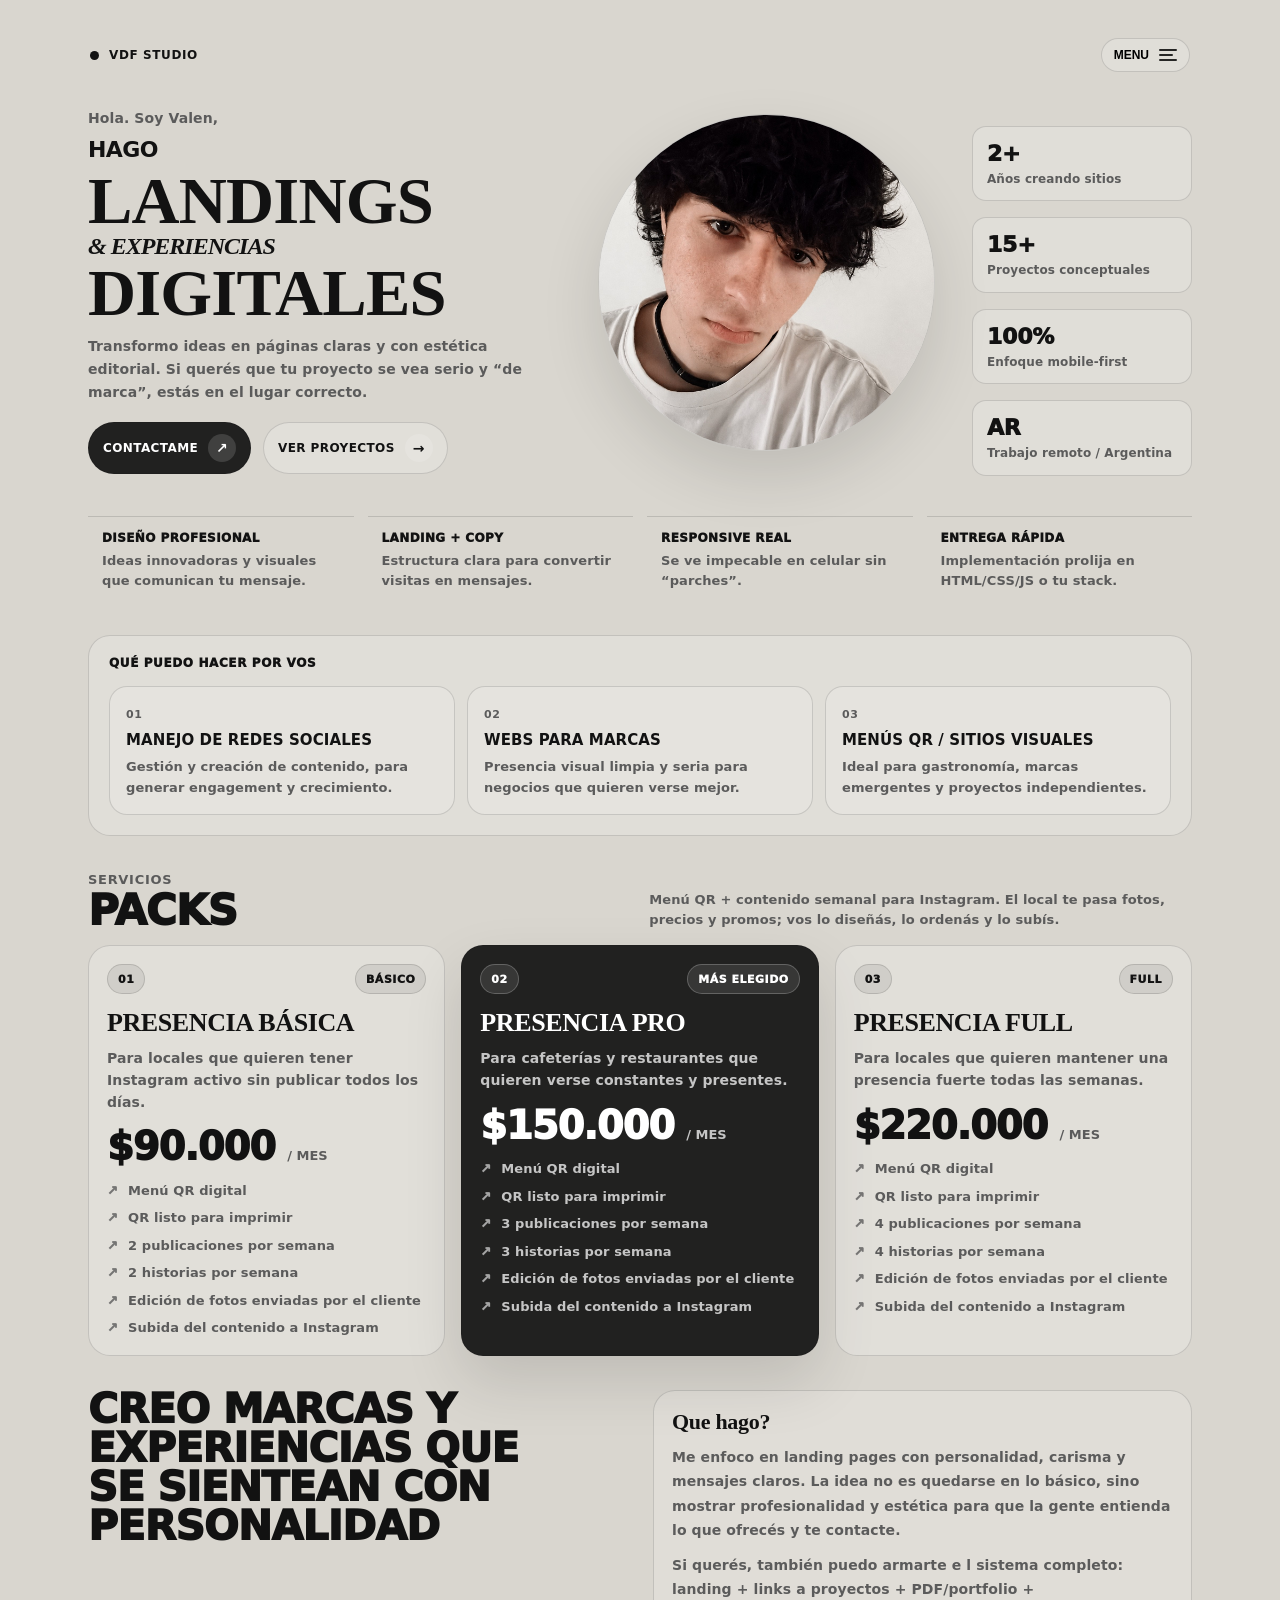
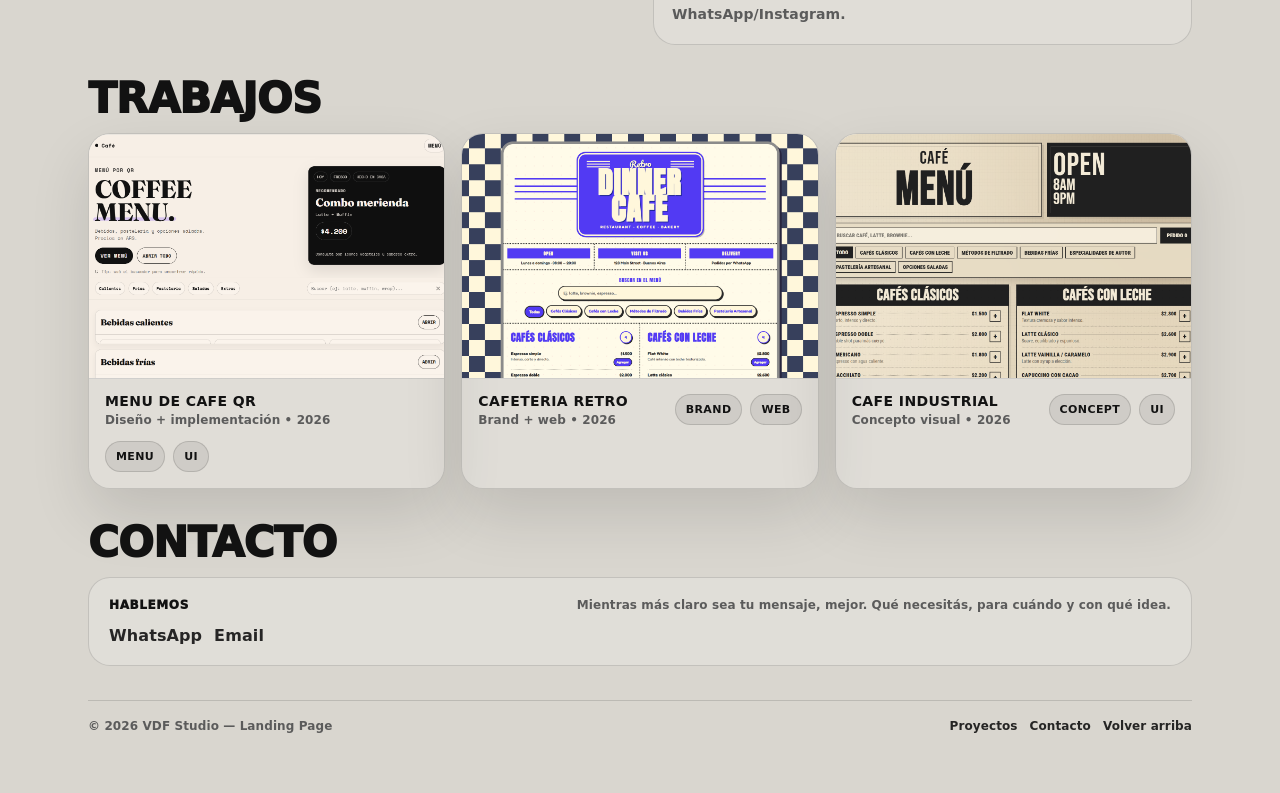
==== index.html @ a3aac370 "Primera version de DefraStudios" ====
<!DOCTYPE html>
<html lang="es">
<head>
  <meta charset="utf-8" />
  <meta name="viewport" content="width=device-width, initial-scale=1" />
  <title>Tu Valen — Portfolio</title>
  <link rel="stylesheet" href="styles.css" />
</head>

<body>
  <div class="wrap">
    <!-- TOP BAR -->
    <header class="topbar">
      <div class="brand">
        <span class="dot" aria-hidden="true"></span>
        <span>VDF Studio</span>
      </div>

      <button class="menu-btn" type="button" aria-label="Abrir menú">
        MENU
        <span class="hamb" aria-hidden="true">
          <span></span><span></span><span></span>
        </span>
      </button>
    </header>

    <!-- HERO -->
    <section class="hero">
      <div class="hero-left">
        <p class="kicker">Hola. Soy <strong>Valen</strong>,</p>

        <h1 class="headline">
          <span class="small">HAGO</span>
          <span class="big">LANDINGS</span>
          <span class="amp">&amp; EXPERIENCIAS</span>
          <span class="big">DIGITALES</span>
        </h1>

        <p class="lead">
          Transformo ideas en páginas claras y con estética editorial.
          Si querés que tu proyecto se vea serio y “de marca”, estás en el lugar correcto.
        </p>

        <div class="cta-row">
          <a class="btn" href="#contacto">
            Contactame <span class="arrow">↗</span>
          </a>
          <a class="btn btn-ghost" href="#portfolio">
            Ver proyectos <span class="arrow">→</span>
          </a>
        </div>
      </div>

      <!-- FOTO CIRCULAR (placeholder) -->
        <div class="hero-mid">
          <div class="portrait" role="img" aria-label="Foto de presentación (placeholder)">
            <img src="img/presentacion.jpeg   " alt="">
          </div>
        </div>

      <!-- STATS -->
      <aside class="hero-right" aria-label="Estadísticas">
        <div class="stat">
          <div class="num">2+</div>
          <div class="label">Años creando sitios</div>
        </div>
        <div class="stat">
          <div class="num">15+</div>
          <div class="label">Proyectos conceptuales</div>
        </div>
        <div class="stat">
          <div class="num">100%</div>
          <div class="label">Enfoque mobile-first</div>
        </div>
        <div class="stat">
          <div class="num">AR</div>
          <div class="label">Trabajo remoto / Argentina</div>
        </div>
      </aside>
    </section>

    <!-- SERVICES -->
    <section class="services" aria-label="Servicios">
      <div class="service">
        <h4>Diseño profesional</h4>
        <p>Ideas innovadoras y visuales que comunican tu mensaje.</p>
      </div>
      <div class="service">
        <h4>Landing + copy</h4>
        <p>Estructura clara para convertir visitas en mensajes.</p>
      </div>
      <div class="service">
        <h4>Responsive real</h4>
        <p>Se ve impecable en celular sin “parches”.</p>
      </div>
      <div class="service">
        <h4>Entrega rápida</h4>
        <p>Implementación prolija en HTML/CSS/JS o tu stack.</p>
      </div>
    </section>

    <!-- REEMPLAZO DE TRUSTED BY -->
    <section class="value-strip" aria-label="Lo que puedo hacer por vos">
      <div class="value-strip-top">
        <h3>QUÉ PUEDO HACER POR VOS</h3>
        
      </div>    

      <div class="value-grid">
        <div class="value-card">
          <span>01</span>
          <h4>Manejo de redes sociales</h4>
          <p>Gestión y creación de contenido, para generar engagement y crecimiento.</p>
        </div>
        <div class="value-card">
          <span>02</span>
          <h4>Webs para marcas</h4>
          <p>Presencia visual limpia y seria para negocios que quieren verse mejor.</p>
        </div>
        <div class="value-card">
          <span>03</span>
          <h4>Menús QR / sitios visuales</h4>
          <p>Ideal para gastronomía, marcas emergentes y proyectos independientes.</p>
        </div>
      </div>
    </section>


    <!-- PACKS / PRECIOS -->
    <section id="packs" class="section pricing" aria-label="Packs y precios">
      <div class="section-head pricing-head">
        <div>
          <p class="pack-kicker">Servicios</p>
          <h2>PACKS</h2>
        </div>
        <p>
          Menú QR + contenido semanal para Instagram. El local te pasa fotos, precios y promos;
          vos lo diseñás, lo ordenás y lo subís.
        </p>
      </div>

      <div class="pricing-grid">
        <article class="price-card">
          <div class="price-top">
            <span class="plan-number">01</span>
            <span class="plan-tag">Básico</span>
          </div>

          <h3>Presencia básica</h3>
          <p class="plan-desc">
            Para locales que quieren tener Instagram activo sin publicar todos los días.
          </p>

          <div class="price">
            $90.000 <span>/ mes</span>
          </div>

          <ul class="plan-list">
            <li>Menú QR digital</li>
            <li>QR listo para imprimir</li>
            <li>2 publicaciones por semana</li>
            <li>2 historias por semana</li>
            <li>Edición de fotos enviadas por el cliente</li>
            <li>Subida del contenido a Instagram</li>
          </ul>
        </article>

        <article class="price-card featured">
          <div class="price-top">
            <span class="plan-number">02</span>
            <span class="plan-tag">Más elegido</span>
          </div>

          <h3>Presencia pro</h3>
          <p class="plan-desc">
            Para cafeterías y restaurantes que quieren verse constantes y presentes.
          </p>

          <div class="price">
            $150.000 <span>/ mes</span>
          </div>

          <ul class="plan-list">
            <li>Menú QR digital</li>
            <li>QR listo para imprimir</li>
            <li>3 publicaciones por semana</li>
            <li>3 historias por semana</li>
            <li>Edición de fotos enviadas por el cliente</li>
            <li>Subida del contenido a Instagram</li>
          </ul>
        </article>

        <article class="price-card">
          <div class="price-top">
            <span class="plan-number">03</span>
            <span class="plan-tag">Full</span>
          </div>

          <h3>Presencia full</h3>
          <p class="plan-desc">
            Para locales que quieren mantener una presencia fuerte todas las semanas.
          </p>

          <div class="price">
            $220.000 <span>/ mes</span>
          </div>

          <ul class="plan-list">
            <li>Menú QR digital</li>
            <li>QR listo para imprimir</li>
            <li>4 publicaciones por semana</li>
            <li>4 historias por semana</li>
            <li>Edición de fotos enviadas por el cliente</li>
            <li>Subida del contenido a Instagram</li>
          </ul>
        </article>
      </div>

      
    </section>

    <!-- ABOUT -->
    <section class="about" aria-label="Sobre mí">
      <h2>
        CREO MARCAS Y EXPERIENCIAS QUE SE SIENTEAN CON PERSONALIDAD
      </h2>

      <div class="copy">
        <h3>Que hago?</h3>
        <p>
          Me enfoco en landing pages con personalidad, carisma y mensajes claros.
          La idea no es quedarse en lo básico, sino mostrar profesionalidad y estética para que la gente entienda lo que ofrecés y te contacte.
        </p>
        <p>
          Si querés, también puedo armarte e l sistema completo: landing + links a proyectos + PDF/portfolio + WhatsApp/Instagram.
        </p>
      </div>
    </section>

    <!-- PORTFOLIO -->
    <section id="portfolio" class="section" aria-label="Portfolio">
      <div class="section-head">
        <h2>TRABAJOS</h2>
       
      </div>

      <div class="portfolio-grid">
        <article class="project">
          <a class="project-link" 
            href="proyectos/MenuCafeteria/index.html" 
            target="_blank"
            aria-label="Ver proyecto Menú Café">
            <div class="project-media">
              <img src="img/MenuCafe.png" alt="Vista previa del proyecto Menú Café">
              <span class="project-overlay">Ver sitio ↗</span>
            </div>
          </a>

          <div class="project-body">
            <div class="project-title">
              <strong>Menu de cafe QR</strong>
              <span>Diseño + implementación • 2026</span>
            </div>
            <div class="tags" aria-label="Etiquetas">
              <span class="tag">Menu</span>
              <span class="tag">UI</span>
            </div>
          </div>
        </article>

        <article class="project">
          <a 
            class="project-link" 
            href="proyectos/DinnerCoffe/index.html"
            target="_blank"
            aria-label="Ver proyecto Menú Café"
          >
            <div class="project-media">
              <img src="img/MenuAzul.png" alt="Vista previa del proyecto Menú Café">
              <span class="project-overlay">Ver sitio ↗</span>
            </div>
          </a>

          <div class="project-body">
            <div class="project-title">
              <strong>Cafeteria retro</strong>
              <span>Brand + web • 2026</span>
            </div>
            <div class="tags" aria-label="Etiquetas">
              <span class="tag">Brand</span>
              <span class="tag">Web</span>
            </div>
          </div>
        </article>

        <article class="project">
          <a 
            class="project-link" 
            href="proyectos/MenuIndustrial/index.html" 
            target="_blank"
            aria-label="Ver proyecto Menú Café"
          >
            <div class="project-media">
              <img src="img/MenuIndutrial.png" alt="Vista previa del proyecto Menú Café">
              <span class="project-overlay">Ver sitio ↗</span>
            </div>
          </a>

          <div class="project-body">
            <div class="project-title">
              <strong>Cafe industrial</strong>
              <span>Concepto visual • 2026</span>
            </div>
            <div class="tags" aria-label="Etiquetas">
              <span class="tag">Concept</span>
              <span class="tag">UI</span>
            </div>
          </div>
        </article>
      </div>
    </section>

    <!-- CONTACT -->
    <section id="contacto" class="section" aria-label="Contacto">
      <div class="section-head">
        <h2>CONTACTO</h2>
      </div>

      <div class="contact-box">
        <div class="contact-top">
          <h3>HABLEMOS</h3>
          <p class="note">Mientras más claro sea tu mensaje, mejor. Qué necesitás, para cuándo y con qué idea.</p>
        </div>

        <div class="links" style="margin-top:14px">
          <a 
            href="https://wa.me/5491158523481?text=Hola%20Valen,%20vi%20tu%20landing%20y%20quiero%20consultarte%20por%20una%20web."
            target="_blank" 
            aria-label="WhatsApp">WhatsApp</a>
          <a href="https://mail.google.com/mail/?view=cm&to=defrancescovalen@gmail.com" aria-label="Email">Email</a>
        </div>
      </div>
    </section>

    <footer>
      <div>© <span id="y"></span> VDF Studio — Landing Page</div>
      <div class="links">
        <a href="#portfolio">Proyectos</a>
        <a href="#contacto">Contacto</a>
        <a href="#">Volver arriba</a>
      </div>
    </footer>
  </div>

  <script>
    document.getElementById("y").textContent = new Date().getFullYear();
  </script>
</body>
</html>
---- styles.css ----
:root{
  --bg: #d9d6cf;
  --panel: #e7e3dc;
  --ink: #121212;
  --muted: #5b5b5b;
  --line: rgba(18,18,18,.14);
  --pill: rgba(18,18,18,.08);
  --shadow: 0 26px 60px rgba(0,0,0,.12);

  --r-lg: 22px;
  --r-md: 14px;

  --serif: ui-serif, Georgia, "Times New Roman", Times, serif;
  --sans: ui-sans-serif, system-ui, -apple-system, Segoe UI, Roboto, Arial, "Helvetica Neue", Helvetica, sans-serif;
}

*{
  box-sizing: border-box;
}

html, body{
  height: 100%;
}

body{
  margin: 0;
  background: var(--bg);
  color: var(--ink);
  font-family: var(--sans);
  letter-spacing: .1px;
}

.wrap{
  max-width: 1140px;
  margin: 0 auto;
  padding: 26px 18px 60px;
}

/* TOP BAR */
.topbar{
  display:flex;
  align-items:center;
  justify-content:space-between;
  gap:16px;
  padding: 12px 2px 18px;
}

.brand{
  display:flex;
  align-items:center;
  gap:10px;
  font-weight: 800;
  letter-spacing:.6px;
  text-transform: uppercase;
  font-size: 12px;
}

.dot{
  width: 9px;
  height: 9px;
  border-radius: 50%;
  background: var(--ink);
  display:inline-block;
}

.menu-btn{
  border: 1px solid var(--line);
  background: rgba(255,255,255,.20);
  padding: 9px 12px;
  border-radius: 999px;
  display:flex;
  align-items:center;
  gap:10px;
  font-weight:700;
  font-size:12px;
  cursor:pointer;
  transition: transform .12s ease;
}

.menu-btn:active{
  transform: scale(.98);
}

.hamb{
  width: 18px;
  height: 12px;
  position: relative;
}

.hamb span{
  position:absolute;
  left:0;
  right:0;
  height:2px;
  background: var(--ink);
  border-radius: 99px;
  opacity:.9;
}

.hamb span:nth-child(1){ top:0; }
.hamb span:nth-child(2){ top:5px; width: 75%; }
.hamb span:nth-child(3){ bottom:0; }

/* HERO */
.hero{
  display:grid;
  grid-template-columns: 1.15fr .8fr .55fr;
  gap: 26px;
  align-items: start;
  padding: 14px 0 6px;
}

.hero-left{
  padding-right: 8px;
}

.kicker{
  font-size: 14px;
  color: var(--muted);
  margin: 6px 0 14px;
  font-weight: 700;
}

.headline{
  font-family: var(--serif);
  line-height: .92;
  letter-spacing: -.8px;
  margin: 0 0 12px;
}

.headline .small{
  display:block;
  font-family: var(--sans);
  font-weight: 800;
  letter-spacing: -.6px;
  font-size: clamp(18px, 2vw, 22px);
  margin-bottom: 10px;
}

.headline .big{
  display:block;
  font-weight: 900;
  font-size: clamp(42px, 5.2vw, 70px);
  text-transform: uppercase;
}

.headline .amp{
  font-style: italic;
  font-weight: 700;
  text-transform:none;
  letter-spacing: -1px;
  display:inline-block;
  margin: 4px 0;
}

.lead{
  color: var(--muted);
  max-width: 52ch;
  margin: 10px 0 18px;
  font-size: 14px;
  line-height: 1.65;
  font-weight: 600;
}

.cta-row{
  display:flex;
  align-items:center;
  gap: 12px;
  flex-wrap: wrap;
  margin-top: 6px;
}

.btn{
  display:inline-flex;
  align-items:center;
  gap:10px;
  border-radius: 999px;
  padding: 11px 14px;
  border: 1px solid var(--line);
  background: rgba(18,18,18,.92);
  color: #fff;
  font-weight: 800;
  font-size: 12px;
  letter-spacing:.4px;
  text-transform: uppercase;
  cursor:pointer;
  text-decoration:none;
}

.btn .arrow{
  width: 28px;
  height: 28px;
  border-radius: 999px;
  background: rgba(255,255,255,.14);
  display:grid;
  place-items:center;
  font-size: 14px;
}

.btn-ghost{
  background: rgba(255,255,255,.22);
  color: var(--ink);
  font-weight: 800;
}

/* FOTO HERO */
.hero-mid{
  display:grid;
  place-items:center;
  padding-top: 10px;
}

.portrait{
  width: min(360px, 100%);
  aspect-ratio: 1 / 1;
  border-radius: 999px;
  background: linear-gradient(135deg, rgba(255,255,255,.55), rgba(255,255,255,.15));
  border: 1px solid var(--line);
  box-shadow: var(--shadow);
  overflow:hidden;
  position:relative;
}

.portrait .ph{
  position:absolute;
  inset:0;
  display:grid;
  place-items:center;
  text-align:center;
  padding: 18px;
  color: rgba(18,18,18,.70);
  font-weight: 900;
  letter-spacing:.6px;
  text-transform: uppercase;
  font-size: 12px;
}

/* STATS */
.hero-right{
  padding-top: 22px;
  display:flex;
  flex-direction: column;
  gap: 16px;
  justify-self: end;
  width: 100%;
  max-width: 220px;
}

.stat{
  padding: 14px 14px;
  border: 1px solid var(--line);
  background: rgba(255,255,255,.20);
  border-radius: var(--r-md);
}

.stat .num{
  font-weight: 950;
  font-size: 22px;
  letter-spacing: -.2px;
}

.stat .label{
  margin-top: 6px;
  color: var(--muted);
  font-weight: 800;
  font-size: 12px;
  line-height: 1.2;
}

/* SERVICES */
.services{
  margin-top: 18px;
  padding: 16px 0 10px;
  display:grid;
  grid-template-columns: repeat(4, 1fr);
  gap: 14px;
}

.service{
  padding: 14px 14px;
  border-top: 1px solid var(--line);
}

.service h4{
  margin: 0 0 6px;
  font-size: 12px;
  letter-spacing:.4px;
  text-transform: uppercase;
  font-weight: 950;
}

.service p{
  margin: 0;
  color: var(--muted);
  font-size: 13px;
  line-height: 1.55;
  font-weight: 600;
}

/* REEMPLAZO TRUSTED BY */
.value-strip{
  margin-top: 20px;
  padding: 20px;
  border: 1px solid var(--line);
  background: rgba(255,255,255,.20);
  border-radius: var(--r-lg);
}

.value-strip-top{
  display:flex;
  align-items: baseline;
  justify-content: space-between;
  gap: 16px;
  flex-wrap: wrap;
}

.value-strip h3{
  margin:0;
  font-size: 12px;
  font-weight: 950;
  letter-spacing:.6px;
  text-transform: uppercase;
}

.note{
  margin:0;
  color: var(--muted);
  font-weight: 700;
  font-size: 12px;
}

.value-grid{
  margin-top: 16px;
  display:grid;
  grid-template-columns: repeat(3, 1fr);
  gap: 12px;
}

.value-card{
  border: 1px solid var(--line);
  background: rgba(255,255,255,.16);
  border-radius: 18px;
  padding: 16px;
}

.value-card span{
  display:inline-block;
  margin-bottom: 10px;
  font-size: 11px;
  font-weight: 900;
  letter-spacing: .5px;
  color: var(--muted);
}

.value-card h4{
  margin: 0 0 8px;
  font-size: 15px;
  line-height: 1.2;
  text-transform: uppercase;
}

.value-card p{
  margin: 0;
  color: var(--muted);
  font-size: 13px;
  line-height: 1.6;
  font-weight: 600;
}



/* PACKS / PRECIOS */
.pricing{
  margin-top: 34px;
}

.pack-kicker{
  margin: 0 0 8px;
  color: var(--muted);
  font-size: 12px;
  font-weight: 950;
  letter-spacing: .7px;
  text-transform: uppercase;
}

.pricing-head{
  align-items: end;
}

.pricing-grid{
  display:grid;
  grid-template-columns: repeat(3, 1fr);
  gap: 16px;
}

.price-card{
  min-height: 100%;
  padding: 18px;
  border: 1px solid var(--line);
  background: rgba(255,255,255,.22);
  border-radius: var(--r-lg);
  display:flex;
  flex-direction: column;
  gap: 12px;
  position: relative;
  overflow: hidden;
}

.price-card.featured{
  background: rgba(18,18,18,.92);
  color: #fff;
  box-shadow: var(--shadow);
}

.price-card.featured .plan-desc,
.price-card.featured .plan-list,
.price-card.featured .price span{
  color: rgba(255,255,255,.74);
}

.price-card.featured .plan-tag,
.price-card.featured .plan-number{
  border-color: rgba(255,255,255,.22);
  background: rgba(255,255,255,.10);
  color: #fff;
}

.price-top{
  display:flex;
  align-items:center;
  justify-content: space-between;
  gap: 12px;
}

.plan-number,
.plan-tag{
  display:inline-flex;
  align-items:center;
  justify-content:center;
  min-height: 30px;
  padding: 7px 10px;
  border-radius: 999px;
  border: 1px solid var(--line);
  background: var(--pill);
  color: var(--ink);
  font-size: 11px;
  font-weight: 950;
  letter-spacing: .5px;
  text-transform: uppercase;
}

.price-card h3{
  margin: 4px 0 0;
  font-family: var(--serif);
  font-size: 26px;
  line-height: 1;
  letter-spacing: -.4px;
  text-transform: uppercase;
}

.plan-desc{
  margin: 0;
  color: var(--muted);
  font-weight: 650;
  font-size: 14px;
  line-height: 1.55;
}

.price{
  margin-top: 4px;
  font-size: clamp(30px, 3vw, 42px);
  font-weight: 950;
  letter-spacing: -1px;
  line-height: .95;
}

.price span{
  font-size: 13px;
  letter-spacing: 0;
  color: var(--muted);
  font-weight: 850;
  text-transform: uppercase;
}

.plan-list{
  margin: 4px 0 0;
  padding: 0;
  list-style: none;
  color: var(--muted);
  display:grid;
  gap: 10px;
  font-size: 13px;
  line-height: 1.35;
  font-weight: 700;
}

.plan-list li{
  display:flex;
  gap: 10px;
  align-items: flex-start;
}

.plan-list li::before{
  content: "↗";
  flex: 0 0 auto;
  font-weight: 950;
  color: currentColor;
  opacity: .8;
}

.pricing-note{
  margin: 12px 0 0;
  color: var(--muted);
  font-weight: 700;
  font-size: 12px;
  line-height: 1.55;
}

/* ABOUT */
.about{
  margin-top: 34px;
  display:grid;
  grid-template-columns: 1fr 1fr;
  gap: 26px;
  align-items: start;
}

.about h2{
  margin:0;
  font-size: clamp(28px, 3.2vw, 44px);
  line-height: .95;
  letter-spacing:-.8px;
  text-transform: uppercase;
  font-weight: 950;
  max-width: 16ch;
}

.about .copy{
  background: rgba(255,255,255,.18);
  border: 1px solid var(--line);
  border-radius: var(--r-lg);
  padding: 18px 18px;
}

.about .copy h3{
  margin:0 0 10px;
  font-family: var(--serif);
  font-size: 22px;
  letter-spacing:-.3px;
}

.about .copy p{
  margin: 0 0 10px;
  color: var(--muted);
  font-weight: 650;
  line-height: 1.75;
  font-size: 14px;
}

.about .copy p:last-child{
  margin-bottom: 0;
}

/* SECCIONES */
.section{
  margin-top: 34px;
}

.section-head{
  display:flex;
  justify-content: space-between;
  align-items: end;
  gap: 16px;
  flex-wrap: wrap;
  margin-bottom: 14px;
}

.section-head h2{
  margin: 0;
  font-size: 42px;
  line-height: .95;
  letter-spacing:-.8px;
  text-transform: uppercase;
  font-weight: 950;
}

.section-head p{
  margin: 0;
  max-width: 60ch;
  color: var(--muted);
  font-weight: 650;
  line-height: 1.6;
  font-size: 13px;
}

/* PORTFOLIO */
.portfolio-grid{
  display:grid;
  grid-template-columns: repeat(3, 1fr);
  gap: 16px;
}

.project{
  border: 1px solid var(--line);
  background: rgba(255,255,255,.18);
  border-radius: var(--r-lg);
  overflow:hidden;
  box-shadow: var(--shadow);
}

.project-media{
  aspect-ratio: 16 / 11;
  background: linear-gradient(135deg, rgba(255,255,255,.55), rgba(255,255,255,.10));
  border-bottom: 1px solid var(--line);
  position: relative;
}

.project-media .ph{
  position:absolute;
  inset:0;
  display:grid;
  place-items:center;
  text-align:center;
  padding: 18px;
  color: rgba(18,18,18,.65);
  font-weight: 950;
  letter-spacing:.6px;
  text-transform: uppercase;
  font-size: 12px;
}
.project-link{
  display: block;
  color: inherit;
  text-decoration: none;
}

.project-media{
  aspect-ratio: 16 / 11;
  background: linear-gradient(135deg, rgba(255,255,255,.55), rgba(255,255,255,.10));
  border-bottom: 1px solid var(--line);
  position: relative;
  overflow: hidden;
}

.project-media img{
  width: 100%;
  height: 100%;
  object-fit: cover;
  display: block;
  transition: transform .45s ease;
}

.project:hover .project-media img{
  transform: scale(1.08);
}

.project-overlay{
  position: absolute;
  right: 12px;
  bottom: 12px;
  padding: 9px 11px;
  border-radius: 999px;
  background: rgba(18,18,18,.82);
  color: #fff;
  font-size: 11px;
  font-weight: 900;
  letter-spacing: .4px;
  text-transform: uppercase;
  opacity: 0;
  transform: translateY(8px);
  transition: opacity .25s ease, transform .25s ease;
}

.project:hover .project-overlay{
  opacity: 1;
  transform: translateY(0);
}

.project-body{
  padding: 14px 16px 16px;
  display:flex;
  justify-content: space-between;
  gap: 14px;
  flex-wrap: wrap;
  align-items: center;
}

.project-title{
  display:flex;
  flex-direction: column;
  gap: 4px;
}

.project-title strong{
  font-size: 14px;
  letter-spacing:.4px;
  text-transform: uppercase;
}

.project-title span{
  font-size: 12px;
  color: var(--muted);
  font-weight: 700;
}

.tags{
  display:flex;
  gap: 8px;
  flex-wrap: wrap;
  justify-content: flex-end;
}

.tag{
  padding: 8px 10px;
  border-radius: 999px;
  border: 1px solid var(--line);
  background: var(--pill);
  font-weight: 900;
  font-size: 11px;
  letter-spacing:.4px;
  text-transform: uppercase;
}

/* CONTACTO */
.contact-box{
  margin-top: 0;
  padding: 20px;
  border: 1px solid var(--line);
  background: rgba(255,255,255,.20);
  border-radius: var(--r-lg);
}

.contact-top{
  display:flex;
  align-items: baseline;
  justify-content: space-between;
  gap: 16px;
  flex-wrap: wrap;
}

.contact-top h3{
  margin:0;
  font-size: 12px;
  font-weight: 950;
  letter-spacing:.6px;
  text-transform: uppercase;
}

/* FOOTER */
footer{
  margin-top: 34px;
  padding-top: 18px;
  border-top: 1px solid var(--line);
  display:flex;
  justify-content: space-between;
  gap: 12px;
  flex-wrap: wrap;
  color: var(--muted);
  font-weight: 650;
  font-size: 12px;
}

.links{
  display:flex;
  gap: 12px;
  flex-wrap: wrap;
}

.links a{
  color: var(--ink);
  text-decoration: none;
  font-weight: 850;
  opacity:.9;
}

.links a:hover{
  text-decoration: underline;
}

/* RESPONSIVE */
@media (max-width: 980px){
  .hero{
    grid-template-columns: 1fr;
    gap: 18px;
  }

  .hero-right{
    max-width: none;
    flex-direction: row;
    flex-wrap: wrap;
    justify-self: start;
    padding-top: 0;
  }

  .stat{
    flex: 1;
    min-width: 160px;
  }

  .services{
    grid-template-columns: repeat(2, 1fr);
  }

  .value-grid{
    grid-template-columns: 1fr;
  }

  .pricing-grid{
    grid-template-columns: 1fr;
  }

  .about{
    grid-template-columns: 1fr;
  }

  .about h2{
    max-width: none;
  }

  .portfolio-grid{
    grid-template-columns: 1fr 1fr;
  }
}

@media (max-width: 640px){
  .services{
    grid-template-columns: 1fr;
  }

  .section-head h2{
    font-size: 34px;
  }

  .headline .big{
    font-size: 48px;
  }

  .portrait{
    width: 92%;
  }

  .portfolio-grid{
    grid-template-columns: 1fr;
  }
}

.portrait img{
  width: 100%;
  height: 100%;
  object-fit: cover;
  object-position: center;
}
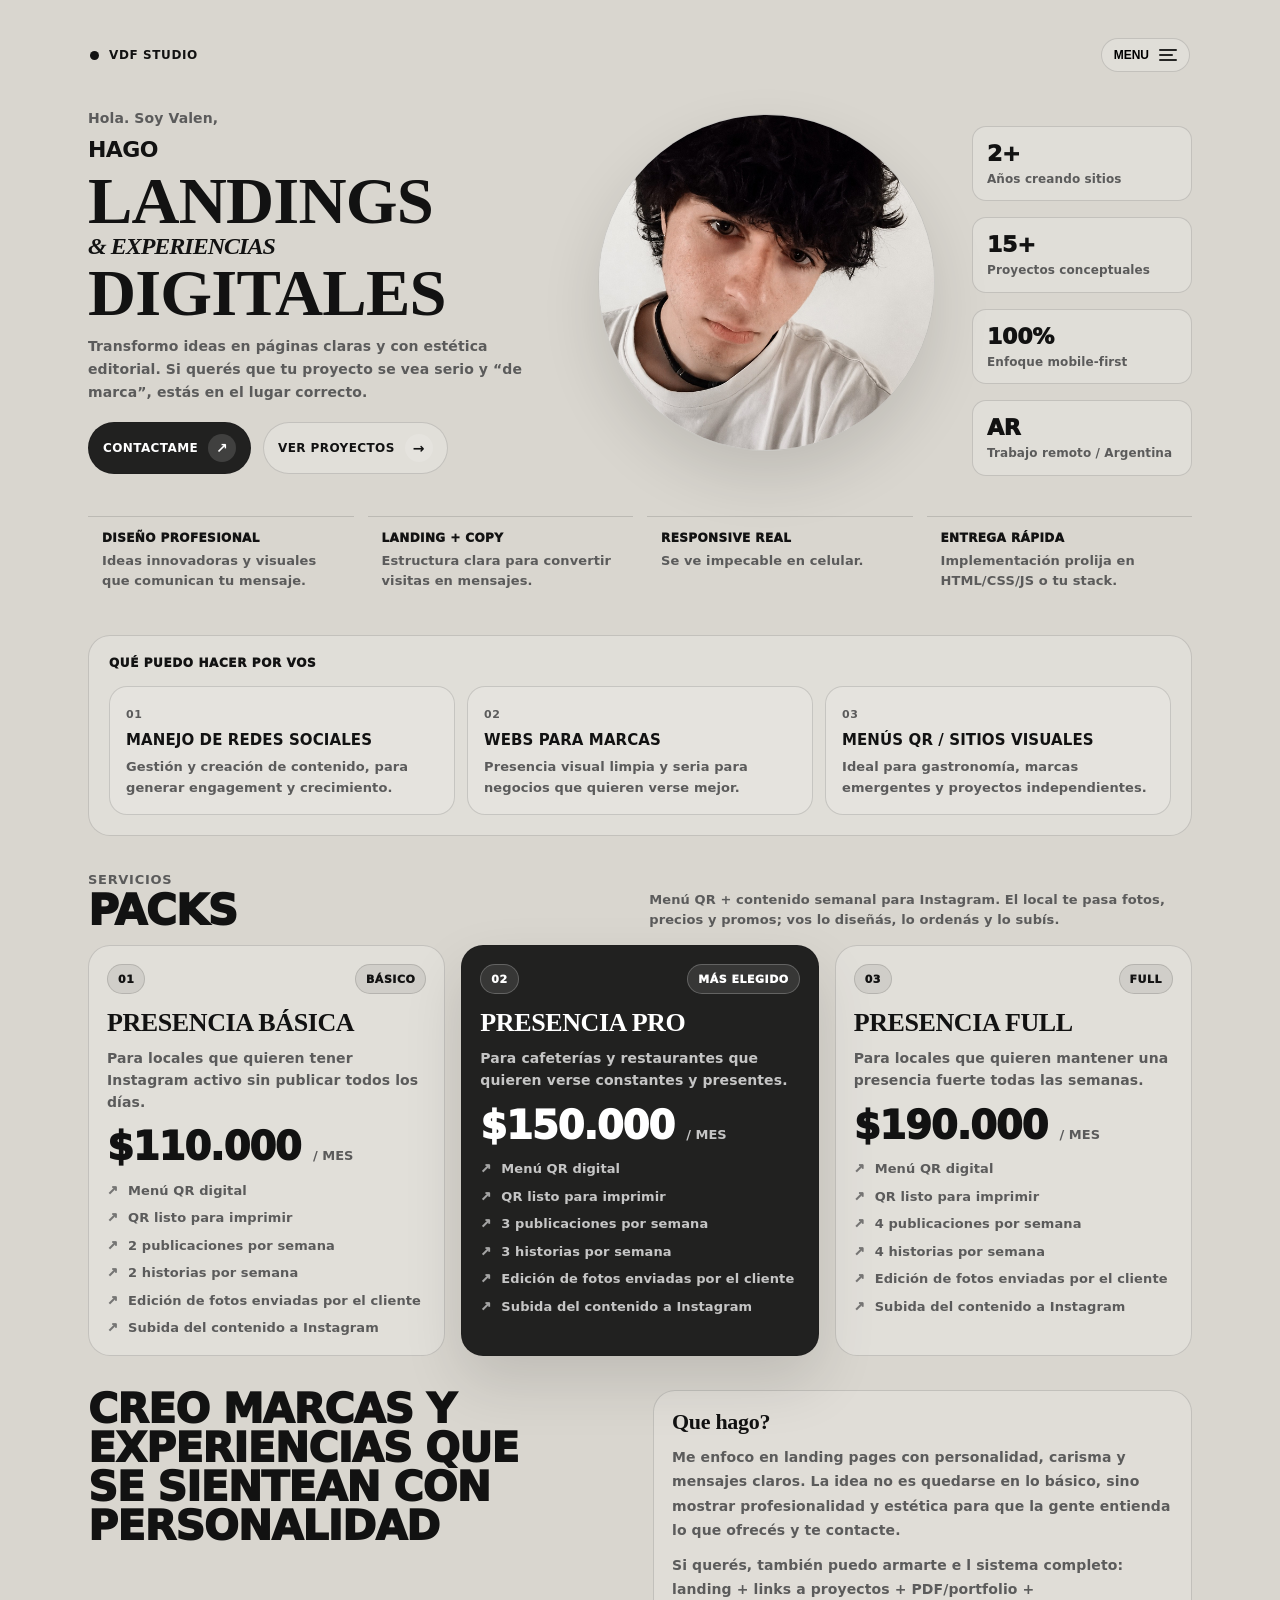
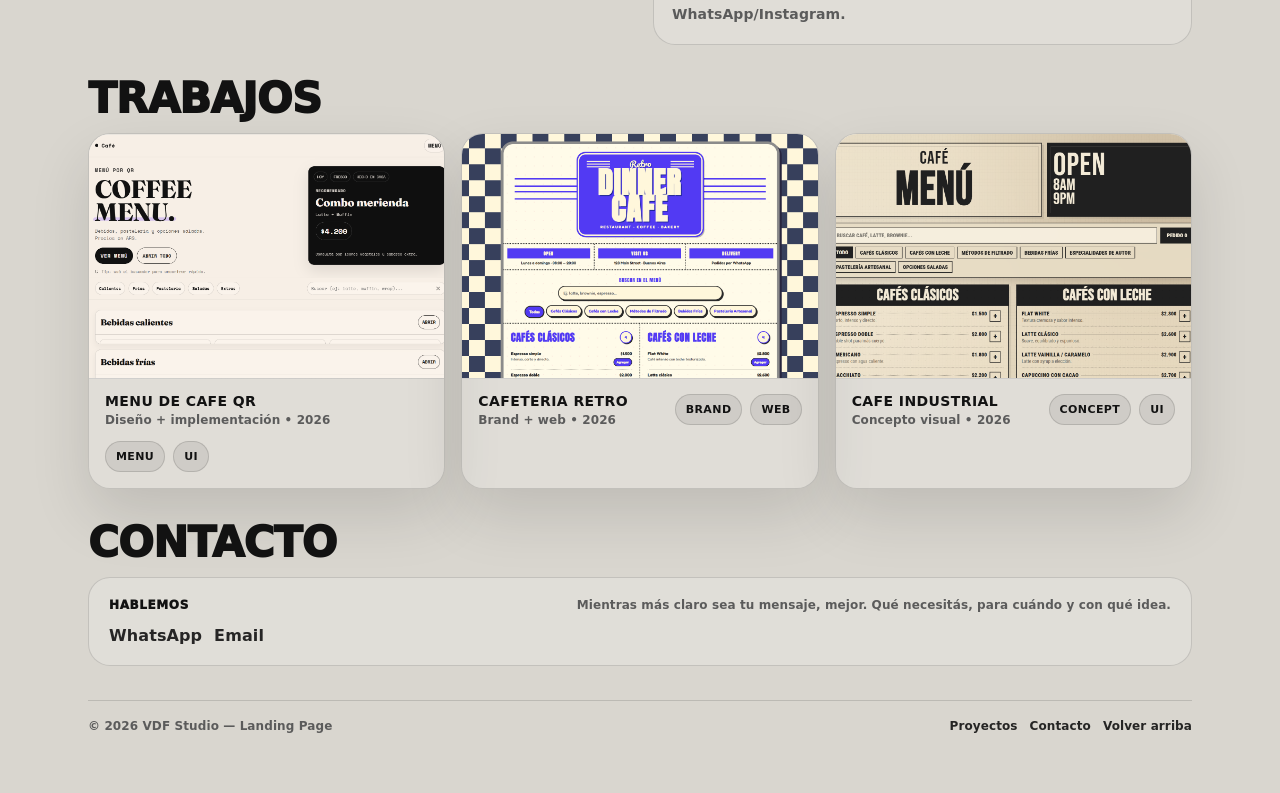
==== commit 55841bc8: "modificacion de precios" ====
--- a/index.html
+++ b/index.html
@@ -91,7 +91,7 @@
       </div>
       <div class="service">
         <h4>Responsive real</h4>
-        <p>Se ve impecable en celular sin “parches”.</p>
+        <p>Se ve impecable en celular.</p>
       </div>
       <div class="service">
         <h4>Entrega rápida</h4>
@@ -152,7 +152,7 @@
           </p>
 
           <div class="price">
-            $90.000 <span>/ mes</span>
+            $110.000 <span>/ mes</span>
           </div>
 
           <ul class="plan-list">
@@ -202,7 +202,7 @@
           </p>
 
           <div class="price">
-            $220.000 <span>/ mes</span>
+            $190.000 <span>/ mes</span>
           </div>
 
           <ul class="plan-list">
@@ -247,7 +247,7 @@
       <div class="portfolio-grid">
         <article class="project">
           <a class="project-link" 
-            href="proyectos/MenuCafeteria/index.html" 
+            href="proyectos/MenuCafeteria/" 
             target="_blank"
             aria-label="Ver proyecto Menú Café">
             <div class="project-media">
@@ -271,7 +271,7 @@
         <article class="project">
           <a 
             class="project-link" 
-            href="proyectos/DinnerCoffe/index.html"
+            href="proyectos/DinnerCoffee/"
             target="_blank"
             aria-label="Ver proyecto Menú Café"
           >
@@ -296,7 +296,7 @@
         <article class="project">
           <a 
             class="project-link" 
-            href="proyectos/MenuIndustrial/index.html" 
+            href="proyectos/MenuIndustrial/" 
             target="_blank"
             aria-label="Ver proyecto Menú Café"
           >
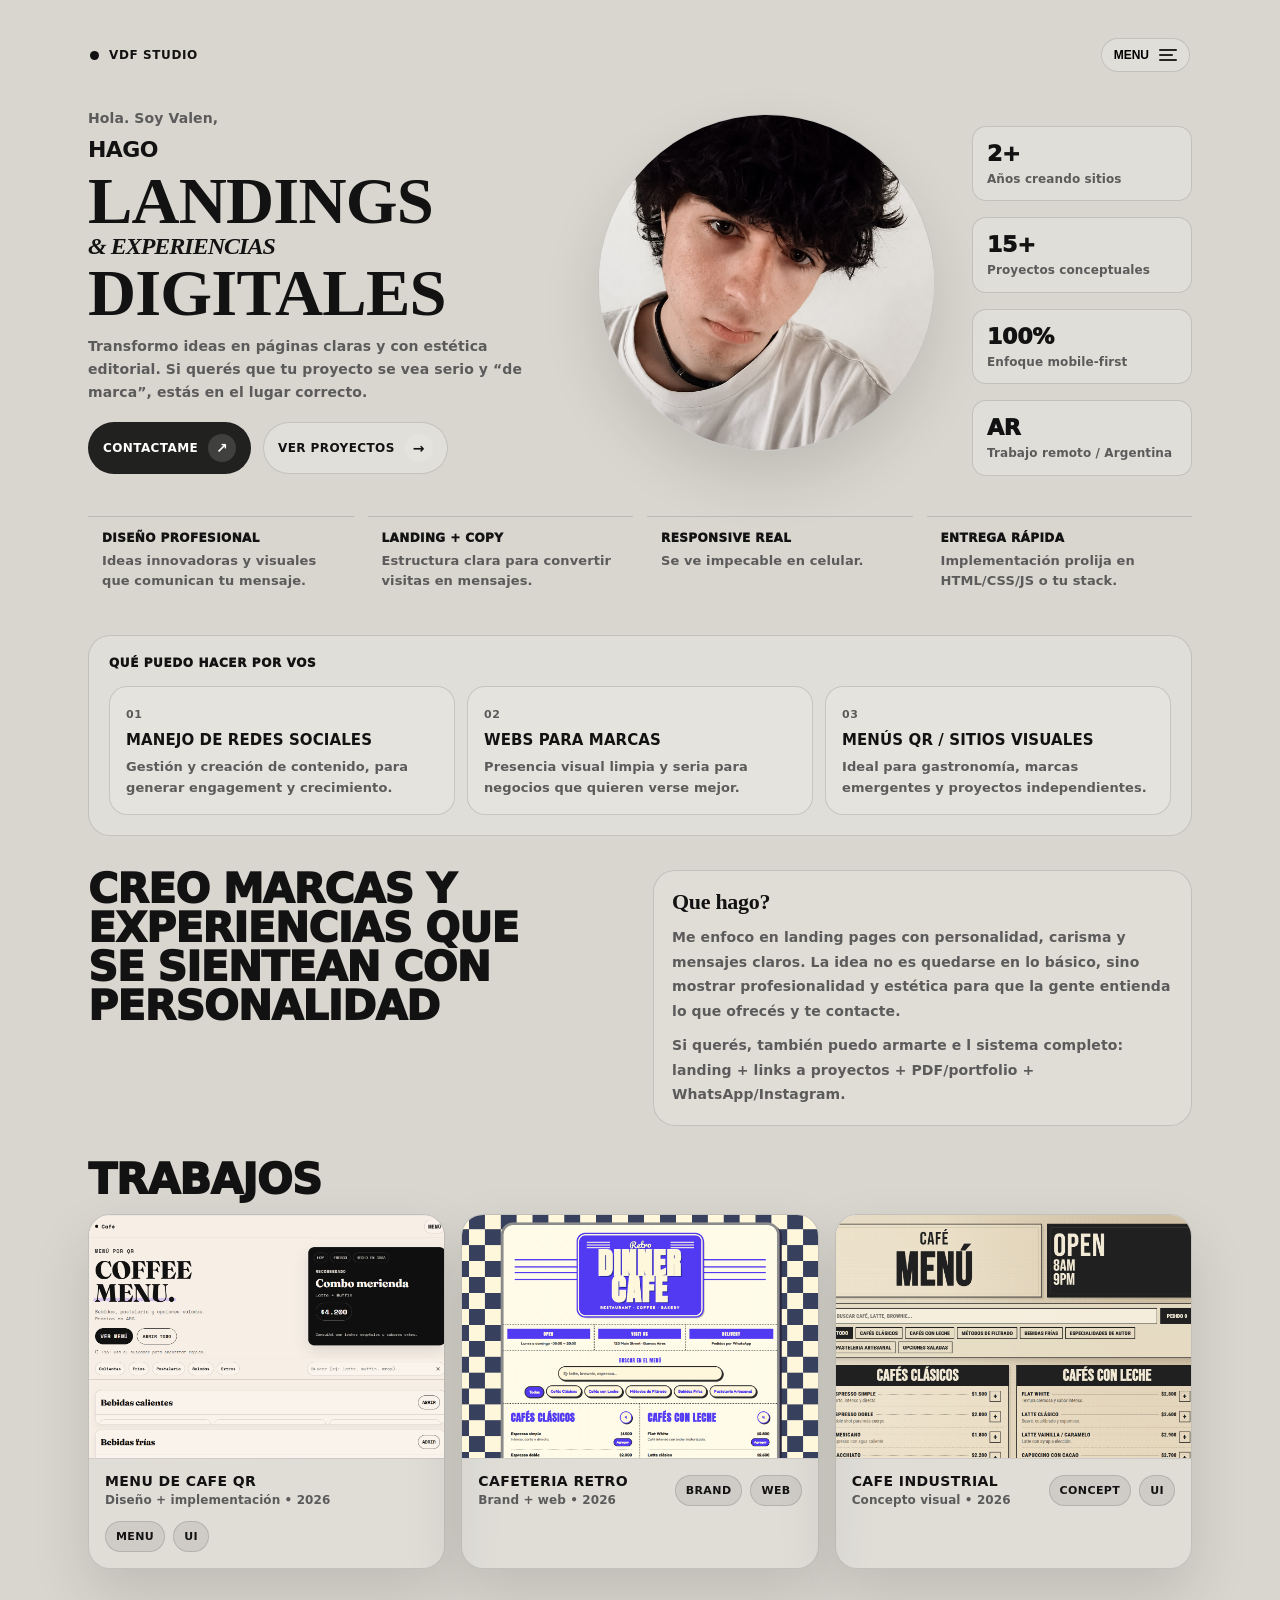
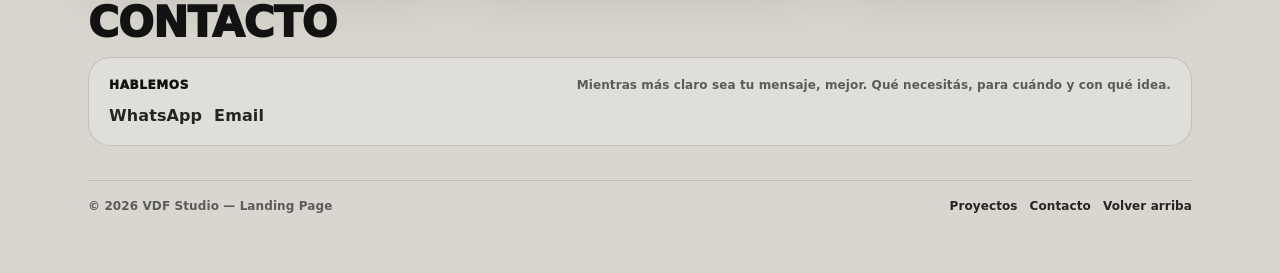
==== commit 1719bb6b: "Eliminacion de los packs" ====
--- a/index.html
+++ b/index.html
@@ -123,100 +123,6 @@
           <p>Ideal para gastronomía, marcas emergentes y proyectos independientes.</p>
         </div>
       </div>
-    </section>
-
-
-    <!-- PACKS / PRECIOS -->
-    <section id="packs" class="section pricing" aria-label="Packs y precios">
-      <div class="section-head pricing-head">
-        <div>
-          <p class="pack-kicker">Servicios</p>
-          <h2>PACKS</h2>
-        </div>
-        <p>
-          Menú QR + contenido semanal para Instagram. El local te pasa fotos, precios y promos;
-          vos lo diseñás, lo ordenás y lo subís.
-        </p>
-      </div>
-
-      <div class="pricing-grid">
-        <article class="price-card">
-          <div class="price-top">
-            <span class="plan-number">01</span>
-            <span class="plan-tag">Básico</span>
-          </div>
-
-          <h3>Presencia básica</h3>
-          <p class="plan-desc">
-            Para locales que quieren tener Instagram activo sin publicar todos los días.
-          </p>
-
-          <div class="price">
-            $110.000 <span>/ mes</span>
-          </div>
-
-          <ul class="plan-list">
-            <li>Menú QR digital</li>
-            <li>QR listo para imprimir</li>
-            <li>2 publicaciones por semana</li>
-            <li>2 historias por semana</li>
-            <li>Edición de fotos enviadas por el cliente</li>
-            <li>Subida del contenido a Instagram</li>
-          </ul>
-        </article>
-
-        <article class="price-card featured">
-          <div class="price-top">
-            <span class="plan-number">02</span>
-            <span class="plan-tag">Más elegido</span>
-          </div>
-
-          <h3>Presencia pro</h3>
-          <p class="plan-desc">
-            Para cafeterías y restaurantes que quieren verse constantes y presentes.
-          </p>
-
-          <div class="price">
-            $150.000 <span>/ mes</span>
-          </div>
-
-          <ul class="plan-list">
-            <li>Menú QR digital</li>
-            <li>QR listo para imprimir</li>
-            <li>3 publicaciones por semana</li>
-            <li>3 historias por semana</li>
-            <li>Edición de fotos enviadas por el cliente</li>
-            <li>Subida del contenido a Instagram</li>
-          </ul>
-        </article>
-
-        <article class="price-card">
-          <div class="price-top">
-            <span class="plan-number">03</span>
-            <span class="plan-tag">Full</span>
-          </div>
-
-          <h3>Presencia full</h3>
-          <p class="plan-desc">
-            Para locales que quieren mantener una presencia fuerte todas las semanas.
-          </p>
-
-          <div class="price">
-            $190.000 <span>/ mes</span>
-          </div>
-
-          <ul class="plan-list">
-            <li>Menú QR digital</li>
-            <li>QR listo para imprimir</li>
-            <li>4 publicaciones por semana</li>
-            <li>4 historias por semana</li>
-            <li>Edición de fotos enviadas por el cliente</li>
-            <li>Subida del contenido a Instagram</li>
-          </ul>
-        </article>
-      </div>
-
-      
     </section>
 
     <!-- ABOUT -->
